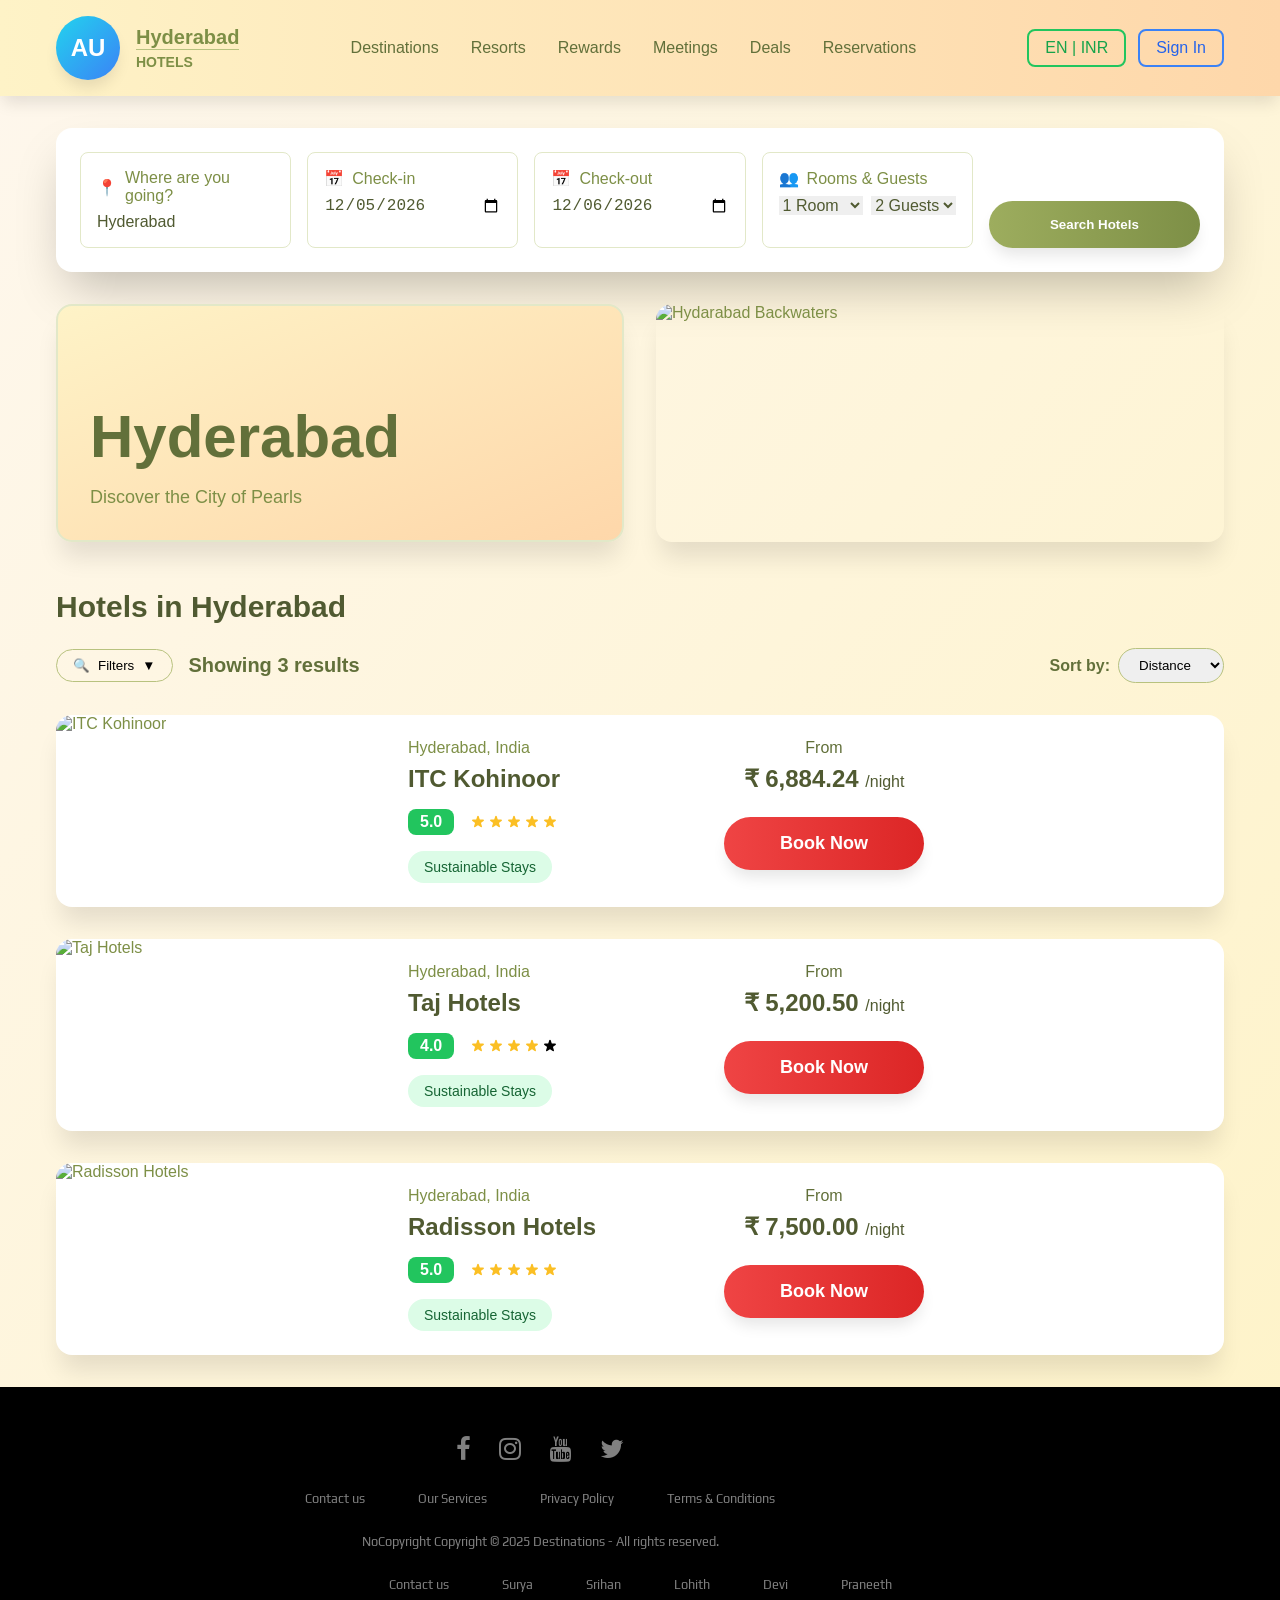
==== Chennai.html @ 0525c75c "Merge pull request #17 from praneeth190610/patch-4 Update Chennai.html" ====
<!DOCTYPE html>
<html lang="en">
<head>
    <meta charset="UTF-8">
    <meta name="viewport" content="width=device-width, initial-scale=1.0">
    <title>Destination -  Hyderabad Hotels</title>
    <meta name="description" content="Discover luxury hotels and resorts in Kerala with Amrita Hotels. Book your perfect stay with world-class amenities and breathtaking views.">
    <meta name="author" content="Amrita Hotels">
    
    <meta property="og:title" content="Amrita Hotels - Luxury Stays in Kerala">
    <meta property="og:description" content="Discover luxury hotels and resorts in Kerala with Amrita Hotels. Book your perfect stay with world-class amenities and breathtaking views.">
    <meta property="og:type" content="website">
    <meta property="og:image" content="https://images.unsplash.com/photo-1570214476695-19bd1469d1a0?w=1200&h=630&fit=crop">
    
    <meta name="twitter:card" content="summary_large_image">
    <meta name="twitter:site" content="@amrita_hotels">
    <meta name="twitter:image" content="https://images.unsplash.com/photo-1570214476695-19bd1469d1a0?w=1200&h=630&fit=crop">
    <link rel="icon" type="image/x-icon" href="building.png">
    <link rel="stylesheet" href="https://cdnjs.cloudflare.com/ajax/libs/font-awesome/4.7.0/css/font-awesome.min.css">
    <link rel="stylesheet" href="https://fonts.googleapis.com/css2?family=Fredoka+One&family=Play&display=swap">

    <style>
        * {
            margin: 0;
            padding: 0;
            box-sizing: border-box;
        }

        body {
            font-family: -apple-system, BlinkMacSystemFont, 'Segoe UI', 'Roboto', sans-serif;
            background: linear-gradient(to bottom right, #fef7ed, #fef3c7);
            min-height: 100vh;
            color: #7d8f46;
        }

        .container {
            max-width: 1200px;
            margin: 0 auto;
            padding: 0 1rem;
        }

        /* Header Styles */
        header {
            background: linear-gradient(to right, #fef3c7, #fed7aa);
            box-shadow: 0 10px 15px -3px rgba(0, 0, 0, 0.1);
        }

        .header-content {
            display: flex;
            align-items: center;
            justify-content: space-between;
            padding: 1rem 0;
        }

        .logo-section {
            display: flex;
            align-items: center;
            gap: 1rem;
        }

        .logo-circle {
            width: 4rem;
            height: 4rem;
            background: linear-gradient(to bottom right, #22d3ee, #3b82f6);
            border-radius: 50%;
            display: flex;
            align-items: center;
            justify-content: center;
            color: white;
            font-weight: bold;
            font-size: 1.5rem;
            box-shadow: 0 10px 15px -3px rgba(0, 0, 0, 0.1);
        }

        .logo-text {
            font-weight: bold;
            color: #7d8f46;
        }

        .logo-text .main {
            font-size: 1.25rem;
        }

        .logo-text .sub {
            font-size: 0.875rem;
            border-top: 1px solid #b8c27f;
            padding-top: 0.25rem;
        }

        .nav {
            display: none;
            gap: 2rem;
        }

        .nav a {
            color: #62703a;
            text-decoration: none;
            font-weight: 500;
            transition: color 0.2s;
        }

        .nav a:hover {
            color: #444c2c;
        }

        .header-buttons {
            display: flex;
            gap: 0.75rem;
        }

        .btn {
            padding: 0.5rem 1rem;
            border: 2px solid;
            border-radius: 0.5rem;
            font-weight: 500;
            text-decoration: none;
            transition: all 0.3s;
            cursor: pointer;
            background: none;
            font-size: 1rem;
        }

        .btn-green {
            border-color: #22c55e;
            color: #16a34a;
        }

        .btn-green:hover {
            background-color: #22c55e;
            color: white;
        }

        .btn-blue {
            border-color: #3b82f6;
            color: #2563eb;
        }

        .btn-blue:hover {
            background-color: #3b82f6;
            color: white;
        }

        /* Search Form Styles */
        .search-section {
            padding: 2rem 0;
        }

        .search-form {
            background: white;
            border-radius: 1rem;
            box-shadow: 0 25px 50px -12px rgba(0, 0, 0, 0.25);
            padding: 1.5rem;
            margin-bottom: 2rem;
            animation: fadeIn 0.6s ease-out;
        }

        .search-grid {
            display: grid;
            grid-template-columns: repeat(auto-fit, minmax(200px, 1fr));
            gap: 1rem;
        }

        .search-field {
            border: 1px solid #e2e8c8;
            border-radius: 0.5rem;
            padding: 1rem;
            transition: border-color 0.2s;
        }

        .search-field:hover {
            border-color: #9dad5e;
        }

        .field-label {
            display: flex;
            align-items: center;
            gap: 0.5rem;
            color: #7d8f46;
            font-weight: 500;
            margin-bottom: 0.5rem;
        }

        .field-input {
            width: 100%;
            border: none;
            outline: none;
            color: #505a31;
            font-weight: 500;
            font-size: 1rem;
        }

        .search-button {
            background: linear-gradient(to right, #9dad5e, #7d8f46);
            color: white;
            padding: 1rem 2rem;
            border-radius: 9999px;
            font-weight: bold;
            border: none;
            cursor: pointer;
            transition: all 0.3s;
            box-shadow: 0 10px 15px -3px rgba(0, 0, 0, 0.1);
        }

        .search-button:hover {
            background: linear-gradient(to right, #7d8f46, #62703a);
            transform: scale(1.05);
        }

        /* Hero Section Styles */
        .hero-section {
            display: grid;
            grid-template-columns: 1fr 1fr;
            gap: 2rem;
            margin-bottom: 3rem;
        }

        .hero-text {
            background: linear-gradient(to bottom right, #fef3c7, #fed7aa);
            border-radius: 1rem;
            padding: 2rem;
            border: 2px solid #e2e8c8;
            box-shadow: 0 20px 25px -5px rgba(0, 0, 0, 0.1);
            animation: slideInLeft 0.8s ease-out;
        }

        .hero-title {
            font-size: 3.75rem;
            font-weight: bold;
            color: #62703a;
            padding-top: 4rem;
        }

        .hero-subtitle {
            color: #7d8f46;
            margin-top: 1rem;
            font-size: 1.125rem;
        }

        .hero-image {
            border-radius: 1rem;
            overflow: hidden;
            box-shadow: 0 20px 25px -5px rgba(0, 0, 0, 0.1);
            animation: slideInRight 0.8s ease-out;
        }

        .hero-image img {
            width: 100%;
            height: 20rem;
            object-fit: cover;
            transition: transform 0.5s;
        }

        .hero-image:hover img {
            transform: scale(1.1);
        }

        /* Results Section Styles */
        .results-section {
            animation: fadeIn 0.6s ease-out;
        }

        .results-title {
            font-size: 1.875rem;
            font-weight: bold;
            color: #505a31;
            margin-bottom: 1.5rem;
        }

        .results-controls {
            display: flex;
            justify-content: space-between;
            align-items: center;
            margin-bottom: 2rem;
            flex-wrap: wrap;
            gap: 1rem;
        }

        .controls-left {
            display: flex;
            align-items: center;
            gap: 1rem;
        }

        .filter-button {
            display: flex;
            align-items: center;
            gap: 0.5rem;
            border: 1px solid #b8c27f;
            border-radius: 9999px;
            padding: 0.5rem 1rem;
            background: none;
            cursor: pointer;
            transition: all 0.2s;
        }

        .filter-button:hover {
            background-color: #f0f3e2;
        }

        .results-count {
            color: #62703a;
            font-weight: bold;
            font-size: 1.25rem;
        }

        .sort-controls {
            display: flex;
            align-items: center;
            gap: 0.5rem;
        }

        .sort-label {
            color: #62703a;
            font-weight: bold;
        }

        .sort-select {
            border: 1px solid #b8c27f;
            border-radius: 9999px;
            padding: 0.5rem 1rem;
            outline: none;
        }

        /* Hotel Card Styles */
        .hotel-cards {
            display: flex;
            flex-direction: column;
            gap: 2rem;
        }

        .hotel-card {
            background: white;
            border-radius: 1rem;
            box-shadow: 0 20px 25px -5px rgba(0, 0, 0, 0.1);
            overflow: hidden;
            transition: all 0.5s;
            animation: fadeIn 0.6s ease-out;
        }

        .hotel-card:hover {
            box-shadow: 0 25px 50px -12px rgba(0, 0, 0, 0.25);
            transform: translateY(-8px);
        }

        .hotel-content {
            display: flex;
            flex-direction: column;
        }

        .hotel-image {
            width: 100%;
            height: 16rem;
            overflow: hidden;
        }

        .hotel-image img {
            width: 100%;
            height: 100%;
            object-fit: cover;
            transition: transform 0.7s;
        }

        .hotel-card:hover .hotel-image img {
            transform: scale(1.1);
        }

        .hotel-details {
            padding: 1.5rem 2rem;
            display: flex;
            justify-content: space-between;
            align-items: flex-start;
            flex-wrap: wrap;
            gap: 1rem;
        }

        .hotel-info {
            flex: 1;
            min-width: 300px;
        }

        .hotel-location {
            color: #7d8f46;
            margin-bottom: 0.5rem;
        }

        .hotel-name {
            font-size: 1.5rem;
            font-weight: bold;
            color: #505a31;
            margin-bottom: 1rem;
        }

        .hotel-rating {
            display: flex;
            align-items: center;
            gap: 1rem;
            margin-bottom: 1rem;
        }

        .rating-badge {
            background-color: #22c55e;
            color: white;
            padding: 0.25rem 0.75rem;
            border-radius: 0.5rem;
            font-weight: bold;
        }

        .stars {
            display: flex;
            gap: 0.125rem;
        }

        .star {
            width: 1rem;
            height: 1rem;
        }

        .star.filled {
            color: #fbbf24;
            fill: currentColor;
        }

        .star.empty {
            color: #d1d5db;
        }

        .sustainable-badge {
            display: inline-block;
            background-color: #dcfce7;
            color: #166534;
            padding: 0.5rem 1rem;
            border-radius: 9999px;
            font-size: 0.875rem;
            font-weight: 500;
        }

        .hotel-pricing {
            text-align: center;
            min-width: 200px;
        }

        .price-label {
            color: #62703a;
            margin-bottom: 0.5rem;
        }

        .price {
            font-size: 1.5rem;
            font-weight: bold;
            color: #505a31;
            margin-bottom: 1.5rem;
        }

        .price-per {
            font-size: 1rem;
            font-weight: normal;
        }

        .book-button {
            background: linear-gradient(to right, #ef4444, #dc2626);
            color: white;
            padding: 1rem 2rem;
            border-radius: 9999px;
            font-weight: bold;
            font-size: 1.125rem;
            border: none;
            cursor: pointer;
            transition: all 0.3s;
            box-shadow: 0 10px 15px -3px rgba(0, 0, 0, 0.1);
            width: 100%;
        }

        .book-button:hover {
            background: linear-gradient(to right, #dc2626, #b91c1c);
            transform: scale(1.05);
        }

        /* Animations */
        @keyframes fadeIn {
            from {
                opacity: 0;
                transform: translateY(20px);
            }
            to {
                opacity: 1;
                transform: translateY(0);
            }
        }

        @keyframes slideInLeft {
            from {
                opacity: 0;
                transform: translateX(-50px);
            }
            to {
                opacity: 1;
                transform: translateX(0);
            }
        }

        @keyframes slideInRight {
            from {
                opacity: 0;
                transform: translateX(50px);
            }
            to {
                opacity: 1;
                transform: translateX(0);
            }
        }

        /* Responsive Design */
        @media (min-width: 768px) {
            .search-grid {
                grid-template-columns: repeat(5, 1fr);
            }
            
            .hotel-content {
                flex-direction: row;
            }
            
            .hotel-image {
                width: 20rem;
                height: auto;
            }
        }

        @media (min-width: 1024px) {
            .nav {
                display: flex;
            }
            
            .hero-section {
                grid-template-columns: 1fr 1fr;
            }
        }

        /* Filter dropdown styles */
        .filter-dropdown {
            display: none;
            position: absolute;
            background: white;
            border: 1px solid #e2e8c8;
            border-radius: 0.5rem;
            padding: 1rem;
            box-shadow: 0 10px 15px -3px rgba(0, 0, 0, 0.1);
            z-index: 10;
            margin-top: 0.5rem;
        }

        .filter-dropdown.show {
            display: block;
        }

        .chevron {
            transition: transform 0.2s;
        }

        .chevron.rotated {
            transform: rotate(180deg);
        }
        .footer{
background:#000;
padding:30px 0px;
font-family: 'Play', sans-serif;
text-align:center;
}

.footer .row{
width:100%;
margin:1% 0%;
padding:0.6% 0%;
color:gray;
font-size:0.8em;
}

.footer .row a{
text-decoration:none;
color:gray;
transition:0.5s;
}

.footer .row a:hover{
color:#fff;
}

.footer .row ul{
width:100%;
}

.footer .row ul li{
display:inline-block;
margin:0px 25px;
}

.footer .row a i{
font-size:2em;
margin:0% 1%;
}

@media (max-width:720px){
.footer{
text-align:left;
padding:5%;
}
.footer .row ul li{
display:block;
margin:10px 0px;
text-align:left;
}
.footer .row a i{
margin:0% 3%;
}
}
.footer{
background:#000;
padding:30px 0px;
font-family: 'Play', sans-serif;
text-align:center;
}

.footer .row{
width:100%;
margin:1% 0%;
padding:0.6% 0%;
color:gray;
font-size:0.8em;
}

.footer .row a{
text-decoration:none;
color:gray;
transition:0.5s;
}

.footer .row a:hover{
color:#fff;
}

.footer .row ul{
width:100%;
}

.footer .row ul li{
display:inline-block;
margin:0px 25px;
}

.footer .row a i{
font-size:2em;
margin:0% 1%;
}

@media (max-width:720px){
.footer{
text-align:left;
padding:5%;
}
.footer .row ul li{
display:block;
margin:10px 0px;
text-align:left;
}
.footer .row a i{
margin:0% 3%;
}
}
    </style>
</head>
<body>
    <!-- Header -->
    <header>
        <div class="container">
            <div class="header-content">
                <!-- Logo Section -->
                <div class="logo-section">
                    <div class="logo-circle">AU</div>
                    <div class="logo-text">
                        <div class="main">Hyderabad</div>
                        <div class="sub">HOTELS</div>
                    </div>
                </div>

                <!-- Navigation -->
                <nav class="nav">
                    <a href="index.html">Destinations</a>
                    <a href="#">Resorts</a>
                    <a href="#">Rewards</a>
                    <a href="#">Meetings</a>
                    <a href="#">Deals</a>
                    <a href="#">Reservations</a>
                </nav>

                <!-- Action Buttons -->
                <div class="header-buttons">
                    <button class="btn btn-green" onclick="alert('Language/Currency selector')">EN | INR</button>
                    <a href="login_page.html"><button class="btn btn-blue" >Sign In</button></a>
                </div>
            </div>
        </div>
    </header>

    <!-- Main Content -->
    <div class="container">
        <!-- Search Form -->
        <div class="search-section">
            <form class="search-form" onsubmit="handleSearch(event)">
                <div class="search-grid">
                    <!-- Destination -->
                    <div class="search-field">
                        <div class="field-label">
                            <span>📍</span>
                            <span>Where are you going?</span>
                        </div>
                        <input type="text" class="field-input" placeholder="Destination or hotel" value="Hyderabad" id="destination">
                    </div>

                    <!-- Check-in -->
                    <div class="search-field">
                        <div class="field-label">
                            <span>📅</span>
                            <span>Check-in</span>
                        </div>
                        <input type="date" class="field-input" id="checkin">
                    </div>

                    <!-- Check-out -->
                    <div class="search-field">
                        <div class="field-label">
                            <span>📅</span>
                            <span>Check-out</span>
                        </div>
                        <input type="date" class="field-input" id="checkout">
                    </div>

                    <!-- Rooms and Guests -->
                    <div class="search-field">
                        <div class="field-label">
                            <span>👥</span>
                            <span>Rooms & Guests</span>
                        </div>
                        <div style="display: flex; gap: 0.5rem;">
                            <select class="field-input" id="rooms" style="flex: 1;">
                                <option value="1">1 Room</option>
                                <option value="2">2 Rooms</option>
                                <option value="3">3 Rooms</option>
                            </select>
                            <select class="field-input" id="guests" style="flex: 1;">
                                <option value="1">1 Guest</option>
                                <option value="2" selected>2 Guests</option>
                                <option value="3">3 Guests</option>
                                <option value="4">4 Guests</option>
                            </select>
                        </div>
                    </div>

                    <!-- Search Button -->
                    <div style="display: flex; align-items: end;">
                        <button type="submit" class="search-button" style="width: 100%;">
                            Search Hotels
                        </button>
                    </div>
                </div>
            </form>

            <!-- Hero Section -->
            <div class="hero-section">
                <div class="hero-text">
                    <h1 class="hero-title">Hyderabad</h1>
                    <p class="hero-subtitle">Discover the City of Pearls</p>
                </div>
                <div class="hero-image">
                    <img src="https://media.istockphoto.com/id/489870318/photo/buddha-statue.jpg?s=612x612&w=0&k=20&c=r97Z02z--UAl7XI7EKAlTH55y6n-dLeFH7ka11DSyuk=" alt="Hydarabad Backwaters">
                </div>
            </div>

            <!-- Results Section -->
            <div class="results-section">
                <h2 class="results-title">Hotels in Hyderabad</h2>
                
                <!-- Filters and Sort -->
                <div class="results-controls">
                    <div class="controls-left">
                        <div style="position: relative;">
                            <button class="filter-button" onclick="toggleFilters()">
                                <span>🔍</span>
                                <span>Filters</span>
                                <span class="chevron" id="filterChevron">▼</span>
                            </button>
                            <div class="filter-dropdown" id="filterDropdown">
                                <p>Filter options would go here</p>
                            </div>
                        </div>
                        <span class="results-count">Showing 3 results</span>
                    </div>
                    
                    <div class="sort-controls">
                        <span class="sort-label">Sort by:</span>
                        <select class="sort-select" id="sortBy" onchange="handleSort()">
                            <option value="distance">Distance</option>
                            <option value="price">Price</option>
                            <option value="rating">Rating</option>
                        </select>
                    </div>
                </div>

                <!-- Hotel Listings -->
                <div class="hotel-cards" id="hotelCards">
                    <!-- Hotels will be populated by JavaScript -->
                </div>
            </div>
        </div>
    </div>
    <footer id="footerId">
        <div style="float: right;"><br><iframe width="200" height="100%" src="https://www.openstreetmap.org/export/embed.html?bbox=78.20720672607423%2C17.280824848908882%2C78.56838226318361%2C17.57170248052992&amp;layer=mapnik" style="border: 1px solid black"></iframe></div>
        <div class="footer">
        <div class="row">
            <a href="#"><i class="fa fa-facebook"></i></a>
            <a href="#"><i class="fa fa-instagram"></i></a>
            <a href="#"><i class="fa fa-youtube"></i></a>
            <a href="#"><i class="fa fa-twitter"></i></a>
        </div>

        <div class="row">
            <ul>
                <li><a onclick="showContactForm()">Contact us</a></li>
                <li><a href="#flex-co">Our Services</a></li>
                <li><a href="#">Privacy Policy</a></li>
                <li><a href="#">Terms & Conditions</a></li>
            </ul>
        </div>

        <div class="row">
            NoCopyright Copyright © 2025 Destinations - All rights reserved.
        </div>
        <div class="row">
            <ul>
                <li><a onclick="showContactForm()">Contact us</a></li>
                <li><a href="https://surya-132.github.io/">Surya</a></li>
                <li><a href="https://sri971.github.io/Myportfolio/">Srihan</a></li>
                <li><a href="https://heisenberg-am.github.io/-Venkata-Lohith--Portfolio/">Lohith</a></li>
                <li><a href="https://devi-bakul.github.io/">Devi</a></li>
                <li><a href="https://praneeth190610.github.io/uid-portfolio/">Praneeth</a></li>
            </ul>
         </div>
    </div>
    
    

    </footer>

    <div id="contact-modal" style="display:none; position:fixed; top:0; left:0; width:100vw; height:100vh; background:rgba(0,0,0,0.5); z-index:2; justify-content:center; align-items:center;">
        <div style="background:#fff; padding:30px; border-radius:8px; max-width:400px; margin:auto; position:relative;">
            <span onclick="hideContactForm()" style="position:absolute; top:10px; right:15px; font-size:24px; cursor:pointer;">&times;</span>
            <h2 style="margin-top:0;">Contact Us</h2>
            <form>
                <label for="name">Name:</label><br>
                <input type="text" id="name" name="name" required style="width:100%;margin-bottom:10px;"><br>
                <label for="email">Email:</label><br>
                <input type="email" id="email" name="email" required style="width:100%;margin-bottom:10px;"><br>
                <label for="message">Message:</label><br>
                <textarea id="message" name="message" rows="4" required style="width:100%;margin-bottom:10px;"></textarea><br>
                <button type="submit" style="padding:8px 16px;">Send</button>
            </form>
        </div>
    </div>

    <script>
        // Hotel data
        const hotels = [
            {
                id: 1,
                name: "ITC Kohinoor",
                location: "Hyderabad, India",
                rating: 5.0,
                price: "6,884.24",
                image: "https://images.unsplash.com/photo-1566073771259-6a8506099945?w=400&h=300&fit=crop",
                sustainable: true
            },
            {
                id: 2,
                name: "Taj Hotels",
                location: "Hyderabad, India",
                rating: 4.0,
                price: "5,200.50",
                image: "https://images.unsplash.com/photo-1571003123894-1f0594d2b5d9?w=400&h=300&fit=crop",
                sustainable: true
            },
            {
                id: 3,
                name: "Radisson Hotels",
                location: "Hyderabad, India",
                rating: 5.0,
                price: "7,500.00",
                image: "https://images.unsplash.com/photo-1582719478250-c89cae4dc85b?w=400&h=300&fit=crop",
                sustainable: true
            }
        ];

        // Render stars
        function renderStars(rating) {
            let starsHTML = '';
            for (let i = 1; i <= 5; i++) {
                const filled = i <= rating;
                starsHTML += `<svg class="star ${filled ? 'filled' : 'empty'}" viewBox="0 0 20 20">
                    <path d="M9.049 2.927c.3-.921 1.603-.921 1.902 0l1.07 3.292a1 1 0 00.95.69h3.462c.969 0 1.371 1.24.588 1.81l-2.8 2.034a1 1 0 00-.364 1.118l1.07 3.292c.3.921-.755 1.688-1.54 1.118l-2.8-2.034a1 1 0 00-1.175 0l-2.8 2.034c-.784.57-1.838-.197-1.539-1.118l1.07-3.292a1 1 0 00-.364-1.118L2.98 8.72c-.783-.57-.38-1.81.588-1.81h3.461a1 1 0 00.951-.69l1.07-3.292z"/>
                </svg>`;
            }
            return starsHTML;
        }

        // Render hotels
        function renderHotels() {
            const container = document.getElementById('hotelCards');
            container.innerHTML = '';

            hotels.forEach((hotel, index) => {
                const hotelCard = document.createElement('div');
                hotelCard.className = 'hotel-card';
                hotelCard.style.animationDelay = `${index * 200}ms`;
                
                hotelCard.innerHTML = `
                    <div class="hotel-content">
                        <div class="hotel-image">
                            <img src="${hotel.image}" alt="${hotel.name}">
                        </div>
                        <div class="hotel-details">
                            <div class="hotel-info">
                                <p class="hotel-location">${hotel.location}</p>
                                <h3 class="hotel-name">${hotel.name}</h3>
                                
                                <div class="hotel-rating">
                                    <div class="rating-badge">${hotel.rating.toFixed(1)}</div>
                                    <div class="stars">${renderStars(hotel.rating)}</div>
                                </div>

                                ${hotel.sustainable ? '<div class="sustainable-badge">Sustainable Stays</div>' : ''}
                            </div>

                            <div class="hotel-pricing">
                                <p class="price-label">From</p>
                                <p class="price">₹ ${hotel.price} <span class="price-per">/night</span></p>
                                <a href="loginpage.html"><button class="book-button" onclick="bookHotel(${hotel.id})">Book Now</button></a>
                            </div>
                        </div>
                    </div>
                `;
                
                container.appendChild(hotelCard);
            });
        }

        // Search functionality
        function handleSearch(event) {
            event.preventDefault();
            const destination = document.getElementById('destination').value;
            const checkin = document.getElementById('checkin').value;
            const checkout = document.getElementById('checkout').value;
            const rooms = document.getElementById('rooms').value;
            const guests = document.getElementById('guests').value;
            
            alert(`Searching for ${rooms} room(s) for ${guests} guest(s) in ${destination} from ${checkin} to ${checkout}`);
        }

        // Filter toggle
        function toggleFilters() {
            const dropdown = document.getElementById('filterDropdown');
            const chevron = document.getElementById('filterChevron');
            
            dropdown.classList.toggle('show');
            chevron.classList.toggle('rotated');
        }

        // Sort functionality
        function handleSort() {
            const sortBy = document.getElementById('sortBy').value;
            alert(`Sorting by: ${sortBy}`);
        }

        // Book hotel
        function bookHotel(hotelId) {
            const hotel = hotels.find(h => h.id === hotelId);
            alert(`Booking ${hotel.name} for ₹${hotel.price}/night`);
            window.location.href="payment_portal.html";
        }

        // Set default dates
        function setDefaultDates() {
            const today = new Date();
            const tomorrow = new Date(today);
            tomorrow.setDate(tomorrow.getDate() + 1);
            
            document.getElementById('checkin').value = today.toISOString().split('T')[0];
            document.getElementById('checkout').value = tomorrow.toISOString().split('T')[0];
        }

        // Initialize the page
        document.addEventListener('DOMContentLoaded', function() {
            renderHotels();
            setDefaultDates();
        });

        // Close filter dropdown when clicking outside
        document.addEventListener('click', function(event) {
            const filterButton = event.target.closest('.filter-button');
            const filterDropdown = document.getElementById('filterDropdown');
            
            if (!filterButton && filterDropdown.classList.contains('show')) {
                filterDropdown.classList.remove('show');
                document.getElementById('filterChevron').classList.remove('rotated');
            }
        });

        function showContactForm() {
            document.getElementById('contact-modal').style.display = 'flex';
        }

        function hideContactForm() {
            document.getElementById('contact-modal').style.display = 'none';
        }

        // Attach to existing contact link
        document.getElementById('contact-link').addEventListener('click', function(e) {
            e.preventDefault();
            showContactForm();
        });

        // Close modal with close button    
        document.getElementById('close-modal').addEventListener('click', function() {
            hideContactForm();
        });
    </script>
</body>
</html>
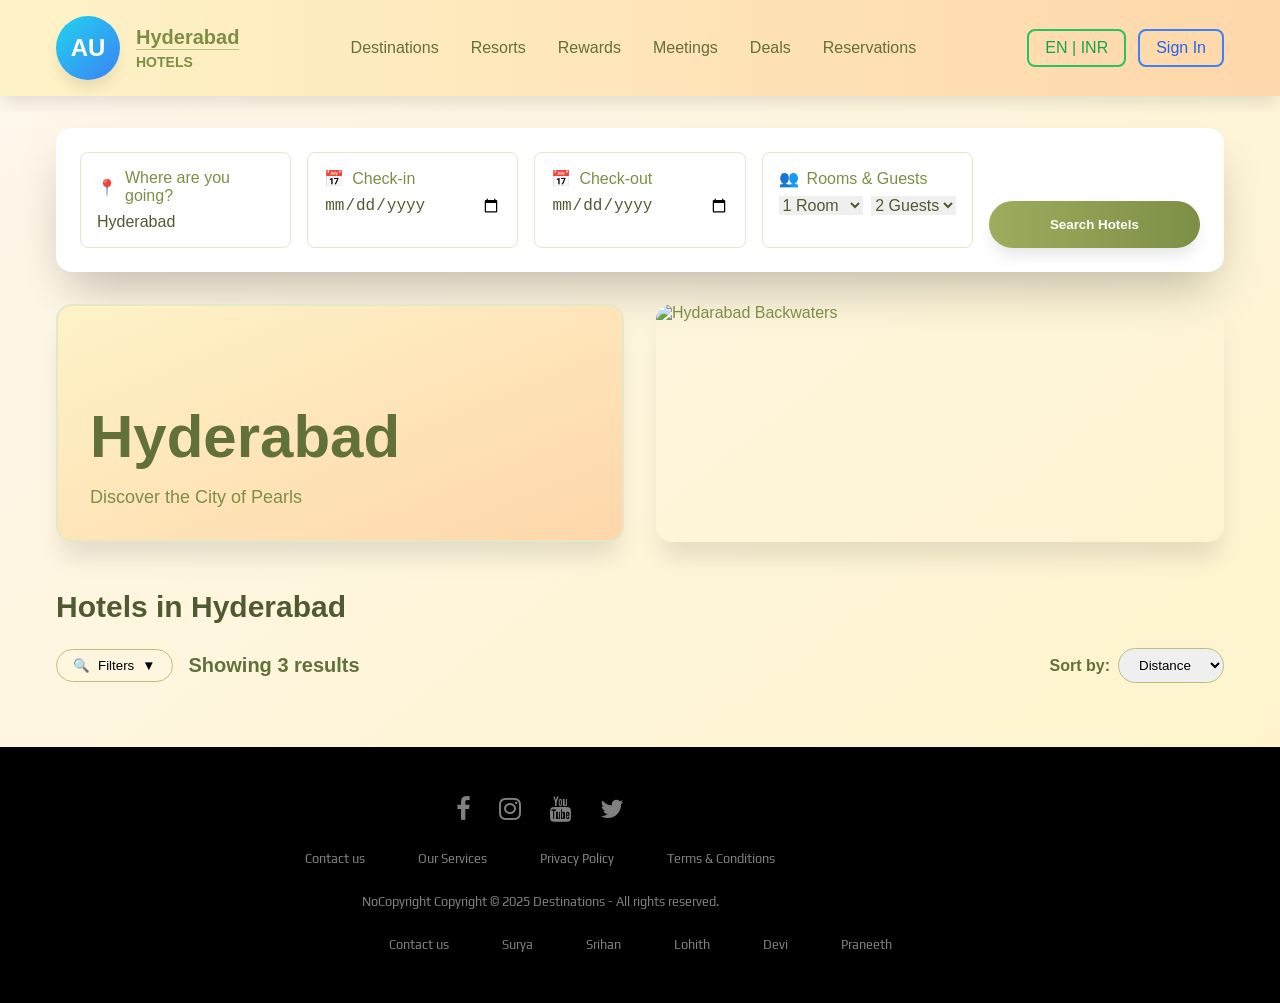
==== commit 2538a6ed: "Update Chennai.html" ====
--- a/Chennai.html
+++ b/Chennai.html
@@ -775,11 +775,9 @@
                 </div>
             </div>
 
-            <!-- Results Section -->
             <div class="results-section">
                 <h2 class="results-title">Hotels in Hyderabad</h2>
                 
-                <!-- Filters and Sort -->
                 <div class="results-controls">
                     <div class="controls-left">
                         <div style="position: relative;">
@@ -805,9 +803,9 @@
                     </div>
                 </div>
 
-                <!-- Hotel Listings -->
+
                 <div class="hotel-cards" id="hotelCards">
-                    <!-- Hotels will be populated by JavaScript -->
+
                 </div>
             </div>
         </div>
@@ -867,7 +865,6 @@
     </div>
 
     <script>
-        // Hotel data
         const hotels = [
             {
                 id: 1,
@@ -898,7 +895,6 @@
             }
         ];
 
-        // Render stars
         function renderStars(rating) {
             let starsHTML = '';
             for (let i = 1; i <= 5; i++) {
@@ -910,7 +906,6 @@
             return starsHTML;
         }
 
-        // Render hotels
         function renderHotels() {
             const container = document.getElementById('hotelCards');
             container.innerHTML = '';
@@ -951,19 +946,7 @@
             });
         }
 
-        // Search functionality
-        function handleSearch(event) {
-            event.preventDefault();
-            const destination = document.getElementById('destination').value;
-            const checkin = document.getElementById('checkin').value;
-            const checkout = document.getElementById('checkout').value;
-            const rooms = document.getElementById('rooms').value;
-            const guests = document.getElementById('guests').value;
-            
-            alert(`Searching for ${rooms} room(s) for ${guests} guest(s) in ${destination} from ${checkin} to ${checkout}`);
-        }
-
-        // Filter toggle
+        
         function toggleFilters() {
             const dropdown = document.getElementById('filterDropdown');
             const chevron = document.getElementById('filterChevron');
@@ -972,36 +955,17 @@
             chevron.classList.toggle('rotated');
         }
 
-        // Sort functionality
         function handleSort() {
             const sortBy = document.getElementById('sortBy').value;
             alert(`Sorting by: ${sortBy}`);
         }
 
-        // Book hotel
         function bookHotel(hotelId) {
             const hotel = hotels.find(h => h.id === hotelId);
             alert(`Booking ${hotel.name} for ₹${hotel.price}/night`);
             window.location.href="payment_portal.html";
         }
 
-        // Set default dates
-        function setDefaultDates() {
-            const today = new Date();
-            const tomorrow = new Date(today);
-            tomorrow.setDate(tomorrow.getDate() + 1);
-            
-            document.getElementById('checkin').value = today.toISOString().split('T')[0];
-            document.getElementById('checkout').value = tomorrow.toISOString().split('T')[0];
-        }
-
-        // Initialize the page
-        document.addEventListener('DOMContentLoaded', function() {
-            renderHotels();
-            setDefaultDates();
-        });
-
-        // Close filter dropdown when clicking outside
         document.addEventListener('click', function(event) {
             const filterButton = event.target.closest('.filter-button');
             const filterDropdown = document.getElementById('filterDropdown');
@@ -1020,13 +984,11 @@
             document.getElementById('contact-modal').style.display = 'none';
         }
 
-        // Attach to existing contact link
         document.getElementById('contact-link').addEventListener('click', function(e) {
             e.preventDefault();
             showContactForm();
         });
-
-        // Close modal with close button    
+        
         document.getElementById('close-modal').addEventListener('click', function() {
             hideContactForm();
         });
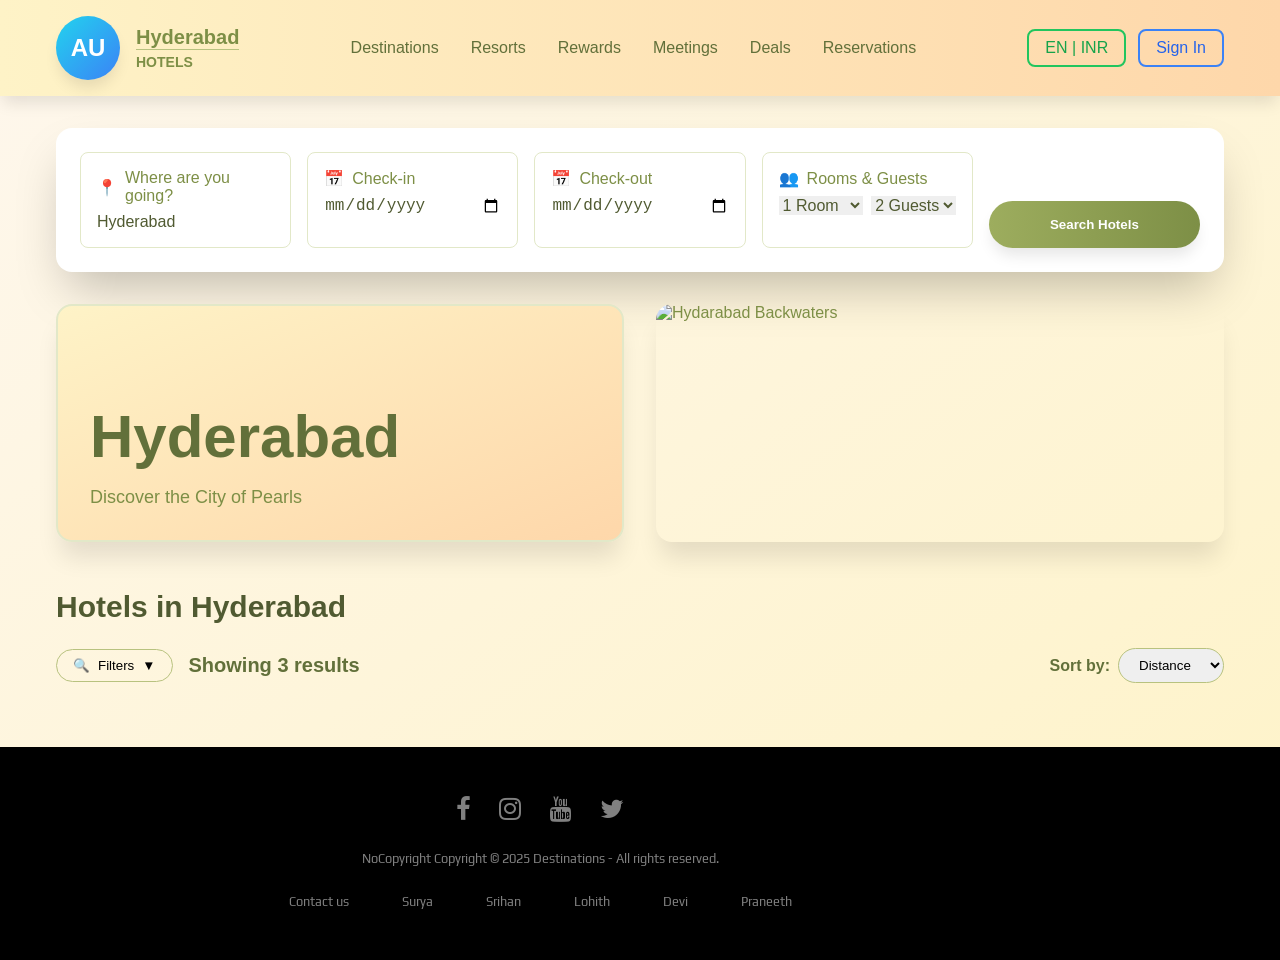
==== commit d6078104: "Update Chennai.html" ====
--- a/Chennai.html
+++ b/Chennai.html
@@ -818,15 +818,6 @@
             <a href="#"><i class="fa fa-instagram"></i></a>
             <a href="#"><i class="fa fa-youtube"></i></a>
             <a href="#"><i class="fa fa-twitter"></i></a>
-        </div>
-
-        <div class="row">
-            <ul>
-                <li><a onclick="showContactForm()">Contact us</a></li>
-                <li><a href="#flex-co">Our Services</a></li>
-                <li><a href="#">Privacy Policy</a></li>
-                <li><a href="#">Terms & Conditions</a></li>
-            </ul>
         </div>
 
         <div class="row">
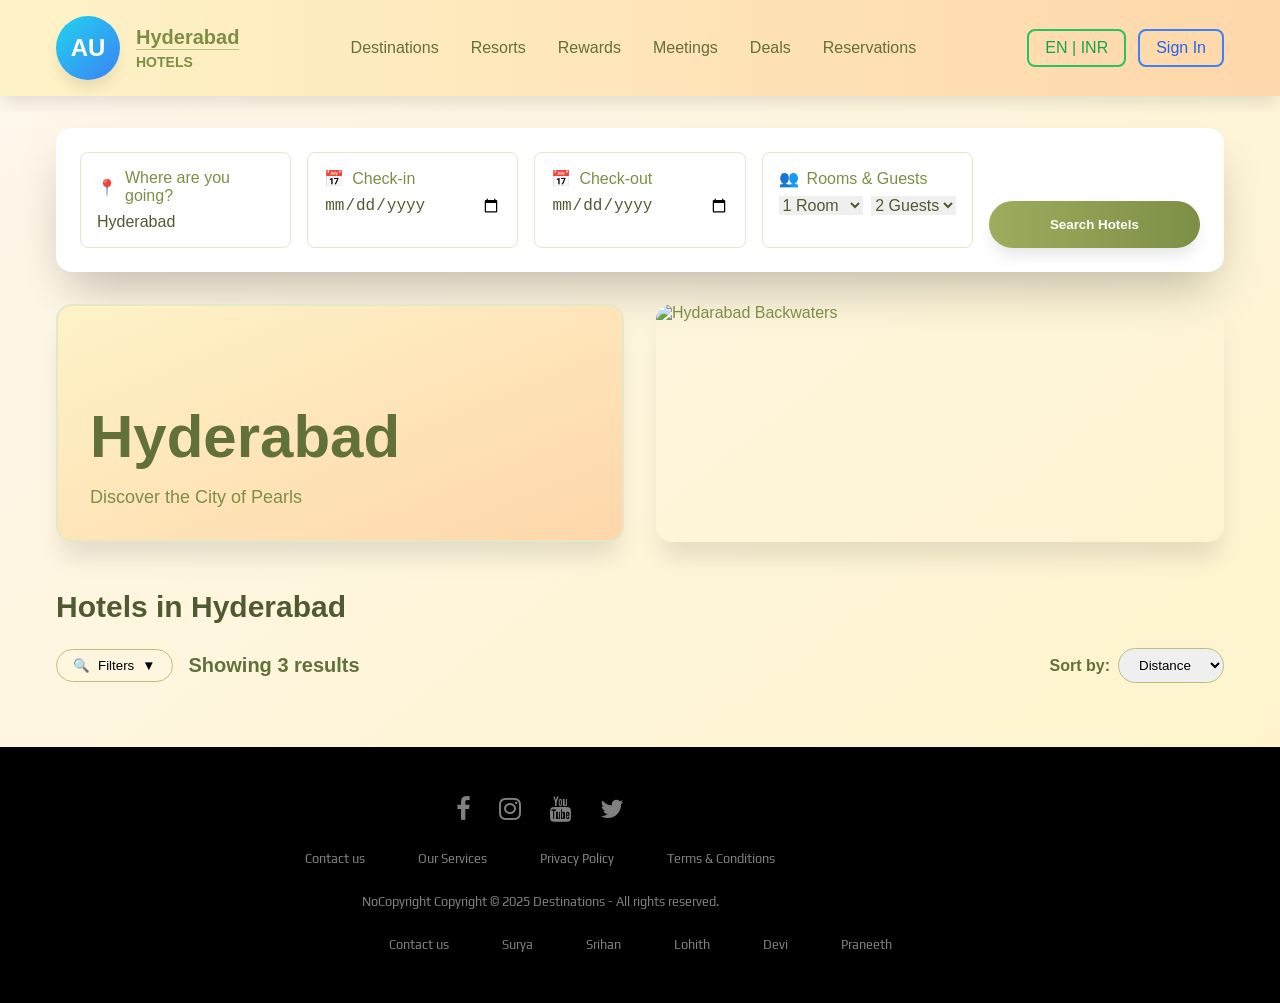
==== commit 0c2884fb: "Update Chennai.html" ====
--- a/Chennai.html
+++ b/Chennai.html
@@ -40,7 +40,6 @@
             padding: 0 1rem;
         }
 
-        /* Header Styles */
         header {
             background: linear-gradient(to right, #fef3c7, #fed7aa);
             box-shadow: 0 10px 15px -3px rgba(0, 0, 0, 0.1);
@@ -141,7 +140,7 @@
             color: white;
         }
 
-        /* Search Form Styles */
+
         .search-section {
             padding: 2rem 0;
         }
@@ -207,7 +206,7 @@
             transform: scale(1.05);
         }
 
-        /* Hero Section Styles */
+
         .hero-section {
             display: grid;
             grid-template-columns: 1fr 1fr;
@@ -255,7 +254,7 @@
             transform: scale(1.1);
         }
 
-        /* Results Section Styles */
+
         .results-section {
             animation: fadeIn 0.6s ease-out;
         }
@@ -322,7 +321,7 @@
             outline: none;
         }
 
-        /* Hotel Card Styles */
+
         .hotel-cards {
             display: flex;
             flex-direction: column;
@@ -476,7 +475,7 @@
             transform: scale(1.05);
         }
 
-        /* Animations */
+
         @keyframes fadeIn {
             from {
                 opacity: 0;
@@ -510,7 +509,7 @@
             }
         }
 
-        /* Responsive Design */
+
         @media (min-width: 768px) {
             .search-grid {
                 grid-template-columns: repeat(5, 1fr);
@@ -536,7 +535,7 @@
             }
         }
 
-        /* Filter dropdown styles */
+
         .filter-dropdown {
             display: none;
             position: absolute;
@@ -669,11 +668,11 @@
     </style>
 </head>
 <body>
-    <!-- Header -->
+
     <header>
         <div class="container">
             <div class="header-content">
-                <!-- Logo Section -->
+
                 <div class="logo-section">
                     <div class="logo-circle">AU</div>
                     <div class="logo-text">
@@ -682,7 +681,7 @@
                     </div>
                 </div>
 
-                <!-- Navigation -->
+
                 <nav class="nav">
                     <a href="index.html">Destinations</a>
                     <a href="#">Resorts</a>
@@ -692,7 +691,7 @@
                     <a href="#">Reservations</a>
                 </nav>
 
-                <!-- Action Buttons -->
+
                 <div class="header-buttons">
                     <button class="btn btn-green" onclick="alert('Language/Currency selector')">EN | INR</button>
                     <a href="login_page.html"><button class="btn btn-blue" >Sign In</button></a>
@@ -701,13 +700,13 @@
         </div>
     </header>
 
-    <!-- Main Content -->
+
     <div class="container">
-        <!-- Search Form -->
+
         <div class="search-section">
             <form class="search-form" onsubmit="handleSearch(event)">
                 <div class="search-grid">
-                    <!-- Destination -->
+
                     <div class="search-field">
                         <div class="field-label">
                             <span>📍</span>
@@ -716,7 +715,7 @@
                         <input type="text" class="field-input" placeholder="Destination or hotel" value="Hyderabad" id="destination">
                     </div>
 
-                    <!-- Check-in -->
+
                     <div class="search-field">
                         <div class="field-label">
                             <span>📅</span>
@@ -725,7 +724,7 @@
                         <input type="date" class="field-input" id="checkin">
                     </div>
 
-                    <!-- Check-out -->
+
                     <div class="search-field">
                         <div class="field-label">
                             <span>📅</span>
@@ -734,7 +733,7 @@
                         <input type="date" class="field-input" id="checkout">
                     </div>
 
-                    <!-- Rooms and Guests -->
+
                     <div class="search-field">
                         <div class="field-label">
                             <span>👥</span>
@@ -755,7 +754,7 @@
                         </div>
                     </div>
 
-                    <!-- Search Button -->
+
                     <div style="display: flex; align-items: end;">
                         <button type="submit" class="search-button" style="width: 100%;">
                             Search Hotels
@@ -764,7 +763,7 @@
                 </div>
             </form>
 
-            <!-- Hero Section -->
+
             <div class="hero-section">
                 <div class="hero-text">
                     <h1 class="hero-title">Hyderabad</h1>
@@ -818,6 +817,15 @@
             <a href="#"><i class="fa fa-instagram"></i></a>
             <a href="#"><i class="fa fa-youtube"></i></a>
             <a href="#"><i class="fa fa-twitter"></i></a>
+        </div>
+
+        <div class="row">
+            <ul>
+                <li><a onclick="showContactForm()">Contact us</a></li>
+                <li><a href="#flex-co">Our Services</a></li>
+                <li><a href="#">Privacy Policy</a></li>
+                <li><a href="#">Terms & Conditions</a></li>
+            </ul>
         </div>
 
         <div class="row">
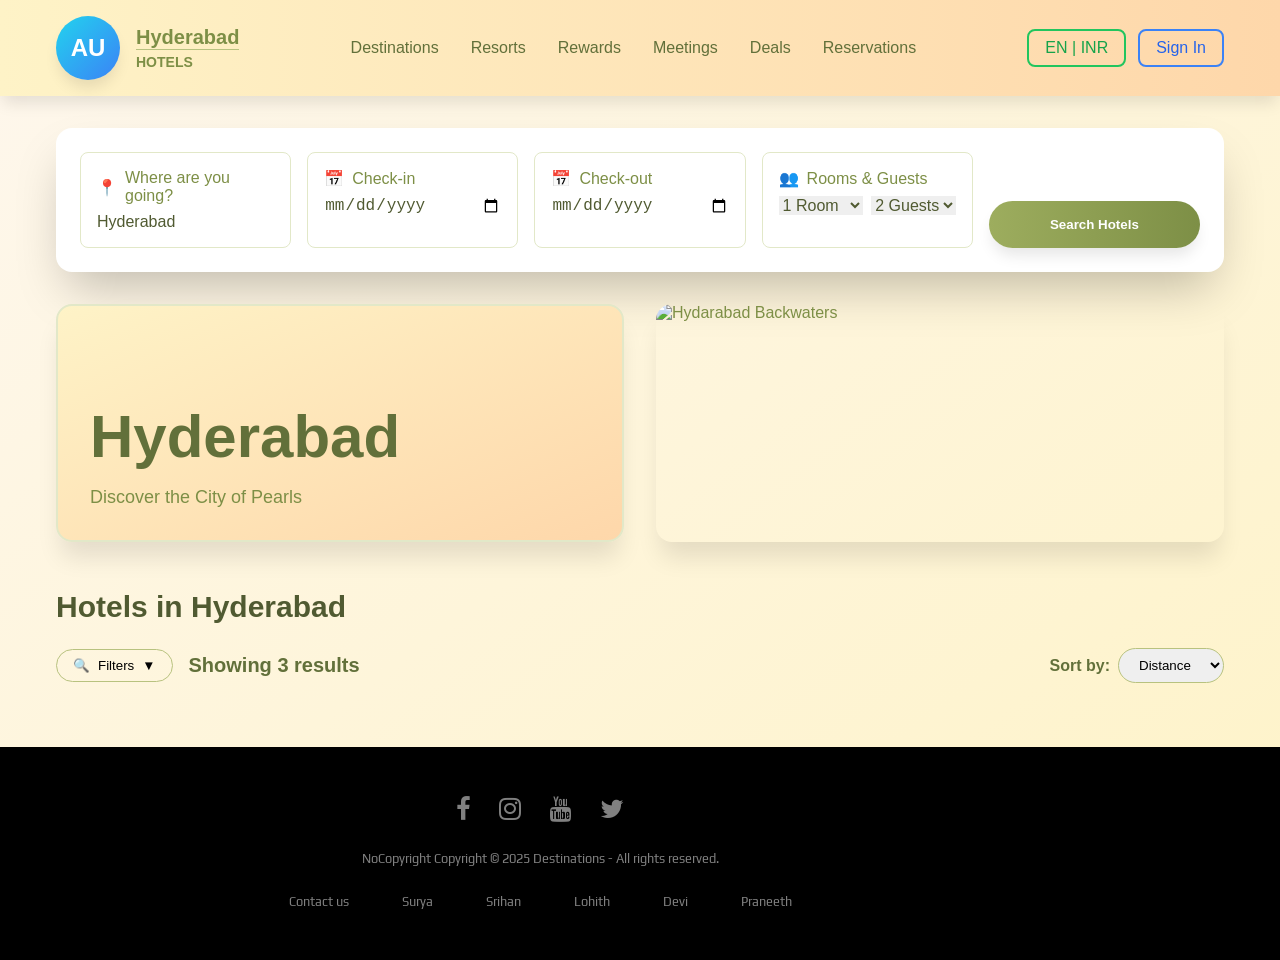
==== commit 0843ec07: "Merge pull request #21 from Sri971/patch-11 Update Chennai.html" ====
--- a/Chennai.html
+++ b/Chennai.html
@@ -40,6 +40,7 @@
             padding: 0 1rem;
         }
 
+        /* Header Styles */
         header {
             background: linear-gradient(to right, #fef3c7, #fed7aa);
             box-shadow: 0 10px 15px -3px rgba(0, 0, 0, 0.1);
@@ -140,7 +141,7 @@
             color: white;
         }
 
-
+        /* Search Form Styles */
         .search-section {
             padding: 2rem 0;
         }
@@ -206,7 +207,7 @@
             transform: scale(1.05);
         }
 
-
+        /* Hero Section Styles */
         .hero-section {
             display: grid;
             grid-template-columns: 1fr 1fr;
@@ -254,7 +255,7 @@
             transform: scale(1.1);
         }
 
-
+        /* Results Section Styles */
         .results-section {
             animation: fadeIn 0.6s ease-out;
         }
@@ -321,7 +322,7 @@
             outline: none;
         }
 
-
+        /* Hotel Card Styles */
         .hotel-cards {
             display: flex;
             flex-direction: column;
@@ -475,7 +476,7 @@
             transform: scale(1.05);
         }
 
-
+        /* Animations */
         @keyframes fadeIn {
             from {
                 opacity: 0;
@@ -509,7 +510,7 @@
             }
         }
 
-
+        /* Responsive Design */
         @media (min-width: 768px) {
             .search-grid {
                 grid-template-columns: repeat(5, 1fr);
@@ -535,7 +536,7 @@
             }
         }
 
-
+        /* Filter dropdown styles */
         .filter-dropdown {
             display: none;
             position: absolute;
@@ -668,11 +669,11 @@
     </style>
 </head>
 <body>
-
+    <!-- Header -->
     <header>
         <div class="container">
             <div class="header-content">
-
+                <!-- Logo Section -->
                 <div class="logo-section">
                     <div class="logo-circle">AU</div>
                     <div class="logo-text">
@@ -681,7 +682,7 @@
                     </div>
                 </div>
 
-
+                <!-- Navigation -->
                 <nav class="nav">
                     <a href="index.html">Destinations</a>
                     <a href="#">Resorts</a>
@@ -691,7 +692,7 @@
                     <a href="#">Reservations</a>
                 </nav>
 
-
+                <!-- Action Buttons -->
                 <div class="header-buttons">
                     <button class="btn btn-green" onclick="alert('Language/Currency selector')">EN | INR</button>
                     <a href="login_page.html"><button class="btn btn-blue" >Sign In</button></a>
@@ -700,13 +701,13 @@
         </div>
     </header>
 
-
+    <!-- Main Content -->
     <div class="container">
-
+        <!-- Search Form -->
         <div class="search-section">
             <form class="search-form" onsubmit="handleSearch(event)">
                 <div class="search-grid">
-
+                    <!-- Destination -->
                     <div class="search-field">
                         <div class="field-label">
                             <span>📍</span>
@@ -715,7 +716,7 @@
                         <input type="text" class="field-input" placeholder="Destination or hotel" value="Hyderabad" id="destination">
                     </div>
 
-
+                    <!-- Check-in -->
                     <div class="search-field">
                         <div class="field-label">
                             <span>📅</span>
@@ -724,7 +725,7 @@
                         <input type="date" class="field-input" id="checkin">
                     </div>
 
-
+                    <!-- Check-out -->
                     <div class="search-field">
                         <div class="field-label">
                             <span>📅</span>
@@ -733,7 +734,7 @@
                         <input type="date" class="field-input" id="checkout">
                     </div>
 
-
+                    <!-- Rooms and Guests -->
                     <div class="search-field">
                         <div class="field-label">
                             <span>👥</span>
@@ -754,7 +755,7 @@
                         </div>
                     </div>
 
-
+                    <!-- Search Button -->
                     <div style="display: flex; align-items: end;">
                         <button type="submit" class="search-button" style="width: 100%;">
                             Search Hotels
@@ -763,7 +764,7 @@
                 </div>
             </form>
 
-
+            <!-- Hero Section -->
             <div class="hero-section">
                 <div class="hero-text">
                     <h1 class="hero-title">Hyderabad</h1>
@@ -817,15 +818,6 @@
             <a href="#"><i class="fa fa-instagram"></i></a>
             <a href="#"><i class="fa fa-youtube"></i></a>
             <a href="#"><i class="fa fa-twitter"></i></a>
-        </div>
-
-        <div class="row">
-            <ul>
-                <li><a onclick="showContactForm()">Contact us</a></li>
-                <li><a href="#flex-co">Our Services</a></li>
-                <li><a href="#">Privacy Policy</a></li>
-                <li><a href="#">Terms & Conditions</a></li>
-            </ul>
         </div>
 
         <div class="row">
